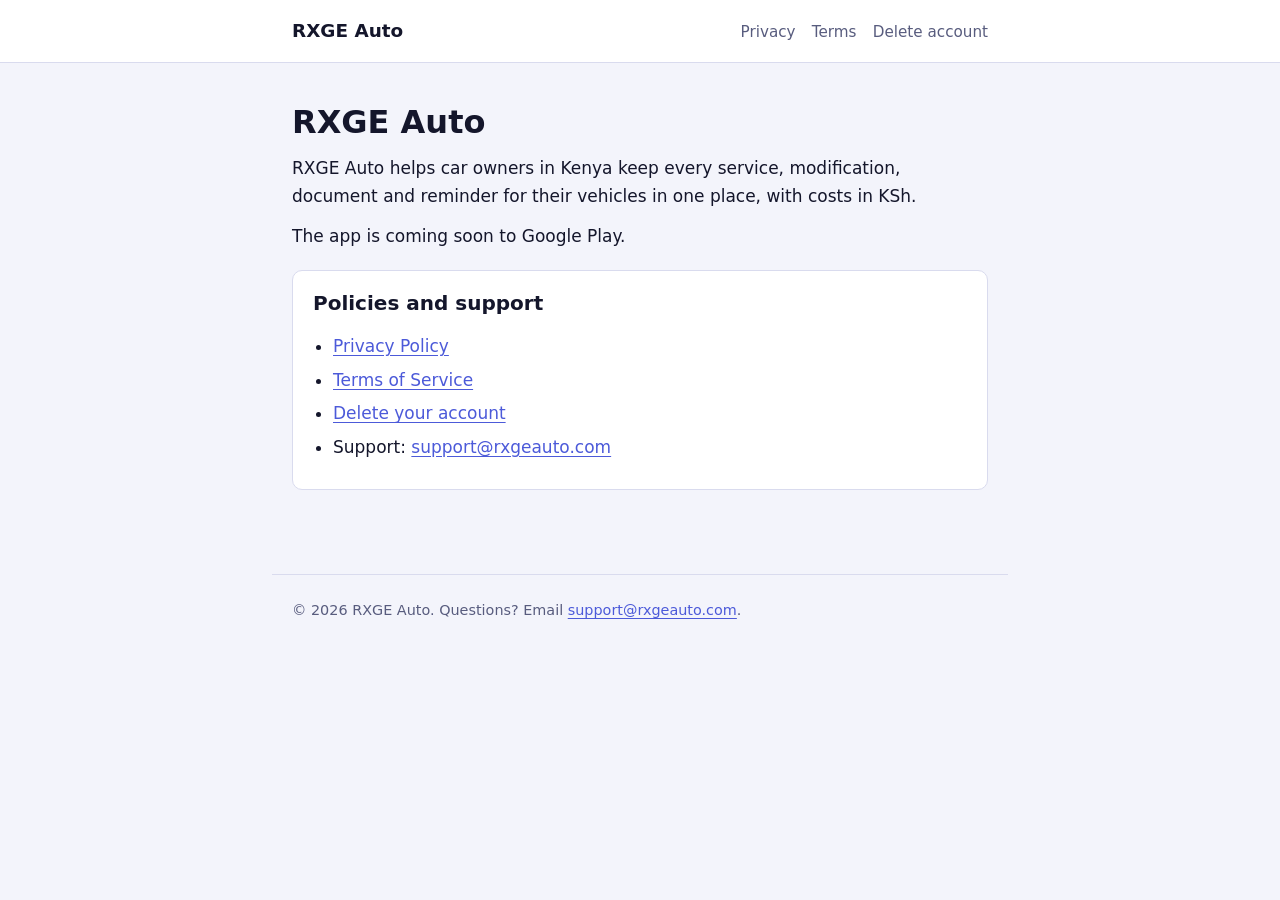
==== index.html @ 70805d8f "Add site pages" ====
<!doctype html>
<html lang="en">
<head>
<meta charset="utf-8">
<meta name="viewport" content="width=device-width, initial-scale=1">
<title>RXGE Auto</title>
<meta name="description" content="RXGE Auto helps car owners in Kenya track services, modifications, reminders and costs.">
<link rel="stylesheet" href="/style.css">
</head>
<body>
<header class="site"><div>
<a class="brand" href="/">RXGE Auto</a>
<nav><a href="/privacy/">Privacy</a> &nbsp; <a href="/terms/">Terms</a> &nbsp; <a href="/delete-account/">Delete account</a></nav>
</div></header>
<main>

<h1>RXGE Auto</h1>
<p>RXGE Auto helps car owners in Kenya keep every service, modification, document and reminder for their vehicles in one place, with costs in KSh.</p>
<p>The app is coming soon to Google Play.</p>
<div class="box">
<h2>Policies and support</h2>
<ul>
<li><a href="/privacy/">Privacy Policy</a></li>
<li><a href="/terms/">Terms of Service</a></li>
<li><a href="/delete-account/">Delete your account</a></li>
<li>Support: <a href="mailto:support@rxgeauto.com">support@rxgeauto.com</a></li>
</ul>
</div>

</main>
<footer>&copy; 2026 RXGE Auto. Questions? Email <a href="mailto:support@rxgeauto.com">support@rxgeauto.com</a>.</footer>
</body>
</html>
---- style.css ----
:root{
  --bg:#F3F4FB; --surface:#FFFFFF; --text:#14162B; --muted:#585C7E;
  --primary:#4C5AD9; --line:#D9DBEE;
}
@media (prefers-color-scheme: dark){
  :root{
    --bg:#111324; --surface:#1B1E38; --text:#F5F6FF; --muted:#9497C4;
    --primary:#6C7BFF; --line:#2B2F55;
  }
}
*{box-sizing:border-box}
html{-webkit-text-size-adjust:100%}
body{
  margin:0; background:var(--bg); color:var(--text);
  font:17px/1.65 system-ui,-apple-system,"Segoe UI",Roboto,"Helvetica Neue",Arial,sans-serif;
}
a{color:var(--primary); text-underline-offset:3px}
a:focus-visible{outline:3px solid var(--primary); outline-offset:3px; border-radius:3px}
header.site{border-bottom:1px solid var(--line); background:var(--surface)}
header.site div{max-width:46rem; margin:0 auto; padding:1rem 1.25rem; display:flex; gap:1.25rem; align-items:baseline; flex-wrap:wrap}
header.site .brand{font-weight:700; font-size:1.15rem; color:var(--text); text-decoration:none; margin-right:auto}
header.site nav a{color:var(--muted); text-decoration:none; font-size:.95rem}
header.site nav a:hover{color:var(--primary); text-decoration:underline}
main{max-width:46rem; margin:0 auto; padding:2.5rem 1.25rem 4rem}
h1{font-size:2rem; line-height:1.2; margin:0 0 .5rem}
h2{font-size:1.25rem; margin:2.25rem 0 .5rem}
p,ul{margin:.75rem 0}
ul{padding-left:1.25rem}
li{margin:.35rem 0}
.meta{color:var(--muted); font-size:.95rem; margin-bottom:1.5rem}
.box{background:var(--surface); border:1px solid var(--line); border-radius:10px; padding:1rem 1.25rem; margin:1.25rem 0}
.box h2{margin-top:0}
footer{max-width:46rem; margin:0 auto; padding:1.5rem 1.25rem 3rem; color:var(--muted); font-size:.9rem; border-top:1px solid var(--line)}
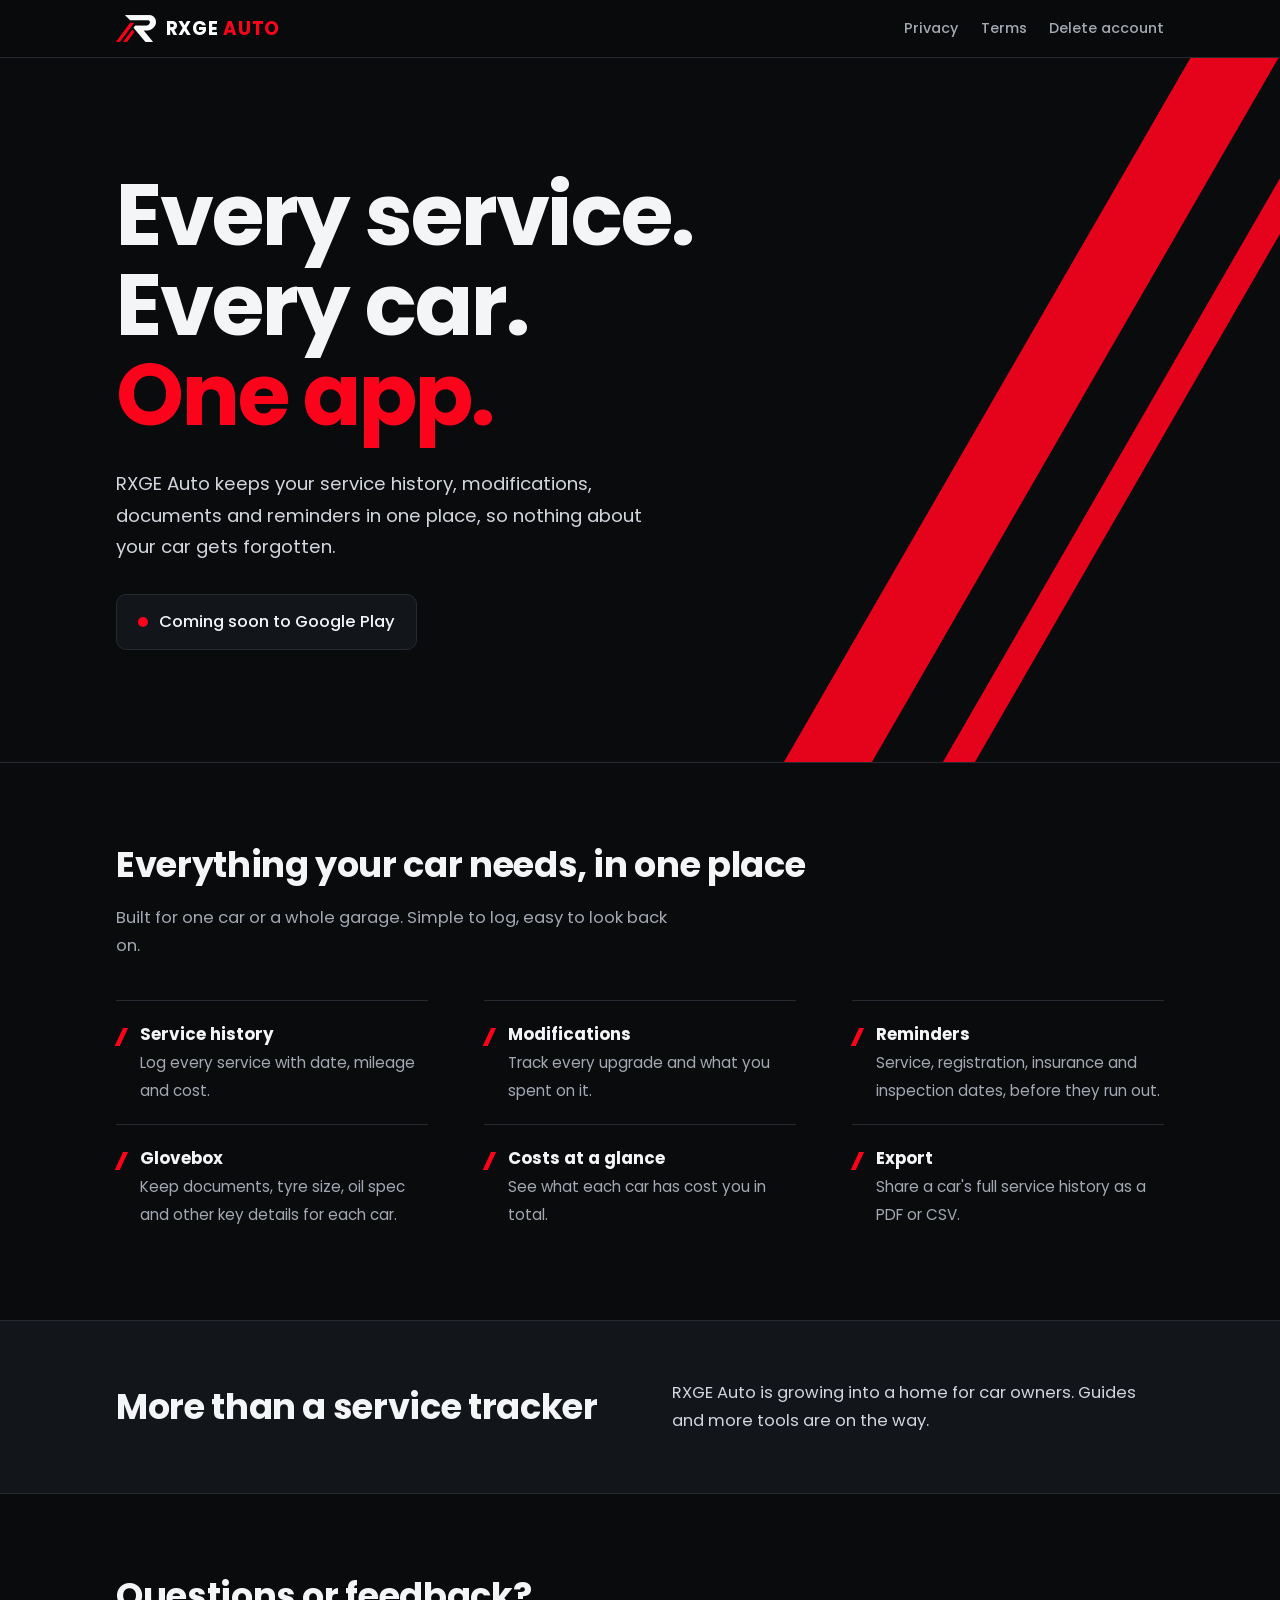
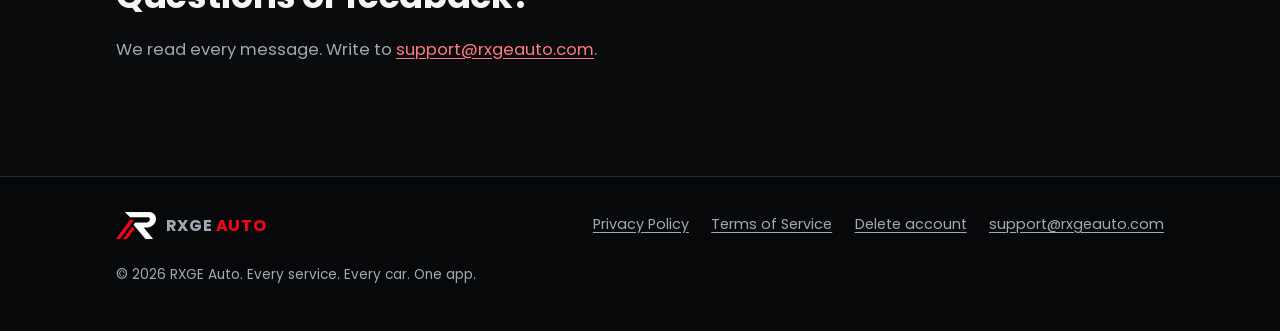
==== commit c0c18af5: "update 2" ====
--- a/index.html
+++ b/index.html
@@ -3,31 +3,62 @@
 <head>
 <meta charset="utf-8">
 <meta name="viewport" content="width=device-width, initial-scale=1">
-<title>RXGE Auto</title>
-<meta name="description" content="RXGE Auto helps car owners in Kenya track services, modifications, reminders and costs.">
+<title>RXGE Auto | Every service. Every car. One app.</title>
+<meta name="description" content="RXGE Auto keeps every service, modification, document and reminder for your cars in one place.">
 <link rel="stylesheet" href="/style.css">
+<link rel="preload" href="/fonts/Poppins-Bold.woff2" as="font" type="font/woff2" crossorigin>
+<link rel="icon" href="/favicon.ico" sizes="any">
+<link rel="icon" type="image/png" sizes="32x32" href="/favicon-32.png">
+<link rel="icon" type="image/png" sizes="16x16" href="/favicon-16.png">
+<link rel="apple-touch-icon" href="/apple-touch-icon.png">
+<link rel="manifest" href="/site.webmanifest">
+<meta name="theme-color" content="#07080A">
+<meta property="og:type" content="website">
+<meta property="og:site_name" content="RXGE Auto">
+<meta property="og:title" content="RXGE Auto">
+<meta property="og:description" content="Every service. Every car. One app.">
+<meta property="og:image" content="https://rxgeauto.com/og-image-1200x630.png">
+<meta name="twitter:card" content="summary_large_image">
 </head>
 <body>
-<header class="site"><div>
-<a class="brand" href="/">RXGE Auto</a>
-<nav><a href="/privacy/">Privacy</a> &nbsp; <a href="/terms/">Terms</a> &nbsp; <a href="/delete-account/">Delete account</a></nav>
+<header class="site"><div class="bar">
+<a class="brand" href="/"><img src="/logo-mark.png" alt="" width="40" height="27"><span>RXGE <b>AUTO</b></span></a>
+<nav aria-label="Main"><a href="/privacy/">Privacy</a><a href="/terms/">Terms</a><a class="hide-sm" href="/delete-account/">Delete account</a></nav>
 </div></header>
-<main>
+<main style="max-width:none;padding:0">
+<section class="hero"><div class="hero-in">
+<h1><span>Every service.</span><span>Every car.</span><span>One app.</span></h1>
+<p class="lead">RXGE Auto keeps your service history, modifications, documents and reminders in one place, so nothing about your car gets forgotten.</p>
+<div class="soon"><i></i>Coming soon to Google Play</div>
+</div></section>
 
-<h1>RXGE Auto</h1>
-<p>RXGE Auto helps car owners in Kenya keep every service, modification, document and reminder for their vehicles in one place, with costs in KSh.</p>
-<p>The app is coming soon to Google Play.</p>
-<div class="box">
-<h2>Policies and support</h2>
-<ul>
-<li><a href="/privacy/">Privacy Policy</a></li>
-<li><a href="/terms/">Terms of Service</a></li>
-<li><a href="/delete-account/">Delete your account</a></li>
-<li>Support: <a href="mailto:support@rxgeauto.com">support@rxgeauto.com</a></li>
+<section class="wrap" id="features">
+<h2>Everything your car needs, in one place</h2>
+<p class="sub">Built for one car or a whole garage. Simple to log, easy to look back on.</p>
+<ul class="feat">
+<li><strong>Service history</strong><span>Log every service with date, mileage and cost.</span></li>
+<li><strong>Modifications</strong><span>Track every upgrade and what you spent on it.</span></li>
+<li><strong>Reminders</strong><span>Service, registration, insurance and inspection dates, before they run out.</span></li>
+<li><strong>Glovebox</strong><span>Keep documents, tyre size, oil spec and other key details for each car.</span></li>
+<li><strong>Costs at a glance</strong><span>See what each car has cost you in total.</span></li>
+<li><strong>Export</strong><span>Share a car's full service history as a PDF or CSV.</span></li>
 </ul>
-</div>
+</section>
 
+<section class="band"><div class="wrap">
+<h2>More than a service tracker</h2>
+<p>RXGE Auto is growing into a home for car owners. Guides and more tools are on the way.</p>
+</div></section>
+
+<section class="wrap">
+<h2>Questions or feedback?</h2>
+<p class="sub">We read every message. Write to <a href="mailto:support@rxgeauto.com">support@rxgeauto.com</a>.</p>
+</section>
 </main>
-<footer>&copy; 2026 RXGE Auto. Questions? Email <a href="mailto:support@rxgeauto.com">support@rxgeauto.com</a>.</footer>
+<footer class="site"><div class="foot">
+<a class="brand" href="/"><img src="/logo-mark.png" alt="" width="34" height="23"><span>RXGE <b>AUTO</b></span></a>
+<nav aria-label="Footer"><a href="/privacy/">Privacy Policy</a><a href="/terms/">Terms of Service</a><a href="/delete-account/">Delete account</a><a href="mailto:support@rxgeauto.com">support@rxgeauto.com</a></nav>
+<p>&copy; 2026 RXGE Auto. Every service. Every car. One app.</p>
+</div></footer>
 </body>
 </html>
--- a/style.css
+++ b/style.css
@@ -1,33 +1,80 @@
+@font-face{font-family:Poppins;font-weight:400;font-display:swap;src:url(/fonts/Poppins-Regular.woff2) format("woff2")}
+@font-face{font-family:Poppins;font-weight:500;font-display:swap;src:url(/fonts/Poppins-Medium.woff2) format("woff2")}
+@font-face{font-family:Poppins;font-weight:700;font-display:swap;src:url(/fonts/Poppins-Bold.woff2) format("woff2")}
 :root{
-  --bg:#F3F4FB; --surface:#FFFFFF; --text:#14162B; --muted:#585C7E;
-  --primary:#4C5AD9; --line:#D9DBEE;
-}
-@media (prefers-color-scheme: dark){
-  :root{
-    --bg:#111324; --surface:#1B1E38; --text:#F5F6FF; --muted:#9497C4;
-    --primary:#6C7BFF; --line:#2B2F55;
-  }
+  color-scheme:dark;
+  --bg:#0A0B0D; --surface:#12151A; --line:#252A31;
+  --text:#F4F5F7; --muted:#A3A8B3;
+  --primary:#E0061B; --brand:#FC031C; --link:#FF7A84;
 }
 *{box-sizing:border-box}
-html{-webkit-text-size-adjust:100%}
-body{
-  margin:0; background:var(--bg); color:var(--text);
-  font:17px/1.65 system-ui,-apple-system,"Segoe UI",Roboto,"Helvetica Neue",Arial,sans-serif;
-}
-a{color:var(--primary); text-underline-offset:3px}
-a:focus-visible{outline:3px solid var(--primary); outline-offset:3px; border-radius:3px}
-header.site{border-bottom:1px solid var(--line); background:var(--surface)}
-header.site div{max-width:46rem; margin:0 auto; padding:1rem 1.25rem; display:flex; gap:1.25rem; align-items:baseline; flex-wrap:wrap}
-header.site .brand{font-weight:700; font-size:1.15rem; color:var(--text); text-decoration:none; margin-right:auto}
-header.site nav a{color:var(--muted); text-decoration:none; font-size:.95rem}
-header.site nav a:hover{color:var(--primary); text-decoration:underline}
-main{max-width:46rem; margin:0 auto; padding:2.5rem 1.25rem 4rem}
-h1{font-size:2rem; line-height:1.2; margin:0 0 .5rem}
-h2{font-size:1.25rem; margin:2.25rem 0 .5rem}
-p,ul{margin:.75rem 0}
-ul{padding-left:1.25rem}
-li{margin:.35rem 0}
-.meta{color:var(--muted); font-size:.95rem; margin-bottom:1.5rem}
-.box{background:var(--surface); border:1px solid var(--line); border-radius:10px; padding:1rem 1.25rem; margin:1.25rem 0}
-.box h2{margin-top:0}
-footer{max-width:46rem; margin:0 auto; padding:1.5rem 1.25rem 3rem; color:var(--muted); font-size:.9rem; border-top:1px solid var(--line)}
+html{-webkit-text-size-adjust:100%;scroll-behavior:smooth}
+body{margin:0;background:var(--bg);color:var(--text);font:400 16.5px/1.7 Poppins,system-ui,-apple-system,"Segoe UI",Roboto,Arial,sans-serif}
+a{color:var(--link);text-underline-offset:3px}
+a:hover{color:#fff}
+a:focus-visible,button:focus-visible{outline:3px solid var(--link);outline-offset:3px;border-radius:4px}
+img{max-width:100%;height:auto}
+
+/* header */
+header.site{position:sticky;top:0;z-index:10;background:rgba(10,11,13,.92);backdrop-filter:blur(8px);border-bottom:1px solid var(--line)}
+.bar{max-width:68rem;margin:0 auto;padding:.8rem 1.25rem;display:flex;align-items:center;gap:1.25rem;flex-wrap:wrap}
+.brand{display:flex;align-items:center;gap:.6rem;margin-right:auto;color:#fff;text-decoration:none;font-weight:700;font-size:1.15rem;letter-spacing:.04em}
+.brand img{width:40px;height:auto;display:block}
+.brand b{color:var(--brand);font-weight:700}
+header.site nav{display:flex;gap:1.4rem;flex-wrap:wrap}
+header.site nav a{color:var(--muted);text-decoration:none;font-size:.9rem;font-weight:500}
+header.site nav a:hover{color:#fff}
+@media(max-width:520px){.hide-sm{display:none}}
+
+/* content pages */
+main{max-width:44rem;margin:0 auto;padding:3rem 1.25rem 4.5rem}
+h1{font-size:clamp(1.9rem,5vw,2.6rem);line-height:1.15;margin:0 0 .6rem;font-weight:700;letter-spacing:-.01em}
+h1::after{content:"";display:block;width:3.2rem;height:5px;margin-top:1rem;background:var(--brand);transform:skewX(-30deg)}
+h2{font-size:1.2rem;margin:2.5rem 0 .4rem;font-weight:700;padding-left:1rem;position:relative}
+h2::before{content:"";position:absolute;left:0;top:.3em;width:4px;height:1.05em;background:var(--brand);transform:skewX(-20deg)}
+.box h2{padding-left:0;margin-top:0}.box h2::before{display:none}
+p,ul{margin:.8rem 0}
+ul{padding-left:1.3rem}
+li{margin:.4rem 0}
+li::marker{color:var(--brand)}
+.meta{color:var(--muted);font-size:.95rem;margin:1.2rem 0 1.6rem}
+.box{background:var(--surface);border:1px solid var(--line);border-left:4px solid var(--brand);border-radius:10px;padding:1.1rem 1.4rem;margin:1.4rem 0}
+
+/* footer */
+footer.site{border-top:1px solid var(--line);background:#07080A}
+.foot{max-width:68rem;margin:0 auto;padding:2.2rem 1.25rem 2.8rem;display:flex;gap:1.5rem 3rem;flex-wrap:wrap;align-items:flex-start;color:var(--muted);font-size:.9rem}
+.foot .brand{font-size:1rem;margin:0 auto 0 0}
+.foot nav{display:flex;gap:.5rem 1.4rem;flex-wrap:wrap}
+.foot a{color:var(--muted)}.foot a:hover{color:#fff}
+.foot p{flex-basis:100%;margin:0;font-size:.85rem}
+
+/* home */
+.hero{position:relative;overflow:hidden;border-bottom:1px solid var(--line)}
+.hero::before,.hero::after{content:"";position:absolute;top:-10%;bottom:-10%;transform:skewX(-30deg);background:var(--brand);opacity:.9;animation:slide .9s cubic-bezier(.2,.7,.2,1) both}
+.hero::before{right:16%;width:5.5rem}
+.hero::after{right:8%;width:2rem;animation-delay:.12s}
+.hero-in{position:relative;z-index:1;max-width:68rem;margin:0 auto;padding:clamp(3.5rem,10vw,7rem) 1.25rem}
+.hero h1{font-size:clamp(2.6rem,8.2vw,5.4rem);line-height:1.04;letter-spacing:-.025em;margin:0}
+.hero h1::after{display:none}
+.hero h1 span{display:block}
+.hero h1 span:nth-child(3){color:var(--brand)}
+.lead{max-width:34rem;font-size:1.15rem;color:#D3D6DD;margin:1.8rem 0 2rem}
+.soon{display:inline-flex;align-items:center;gap:.7rem;padding:.8rem 1.3rem;border:1px solid var(--line);background:var(--surface);border-radius:10px;font-weight:500}
+.soon i{width:10px;height:10px;border-radius:50%;background:var(--brand)}
+@keyframes slide{from{transform:translateX(60%) skewX(-30deg);opacity:0}}
+@media(prefers-reduced-motion:reduce){.hero::before,.hero::after{animation:none}}
+@media(max-width:720px){.hero::before{right:-1rem}.hero::after{right:-5rem}.hero h1{text-shadow:0 2px 24px #0A0B0D}}
+
+.wrap{max-width:68rem;margin:0 auto;padding:4.5rem 1.25rem}
+.wrap>h2{font-size:clamp(1.6rem,4vw,2.2rem);padding:0;margin:0 0 .6rem;letter-spacing:-.01em}
+.wrap>h2::before{display:none}
+.wrap>p.sub{max-width:36rem;color:var(--muted);margin:0 0 2.5rem}
+.feat{display:grid;grid-template-columns:repeat(auto-fit,minmax(18rem,1fr));gap:0 3.5rem;list-style:none;padding:0;margin:0}
+.feat li{margin:0;padding:1.2rem 0 1.2rem 1.5rem;border-top:1px solid var(--line);position:relative}
+.feat li::before{content:"";position:absolute;left:.2rem;top:1.65rem;width:5px;height:1.1rem;background:var(--brand);transform:skewX(-25deg)}
+.feat strong{display:block;font-size:1.05rem}
+.feat span{color:var(--muted);font-size:.95rem}
+.band{background:var(--surface);border-block:1px solid var(--line)}
+.band .wrap{display:flex;gap:2rem 4rem;flex-wrap:wrap;align-items:center;padding-block:3.5rem}
+.band h2{margin:0;flex:1 1 20rem}
+.band p{flex:1 1 20rem;margin:0;color:#D3D6DD}
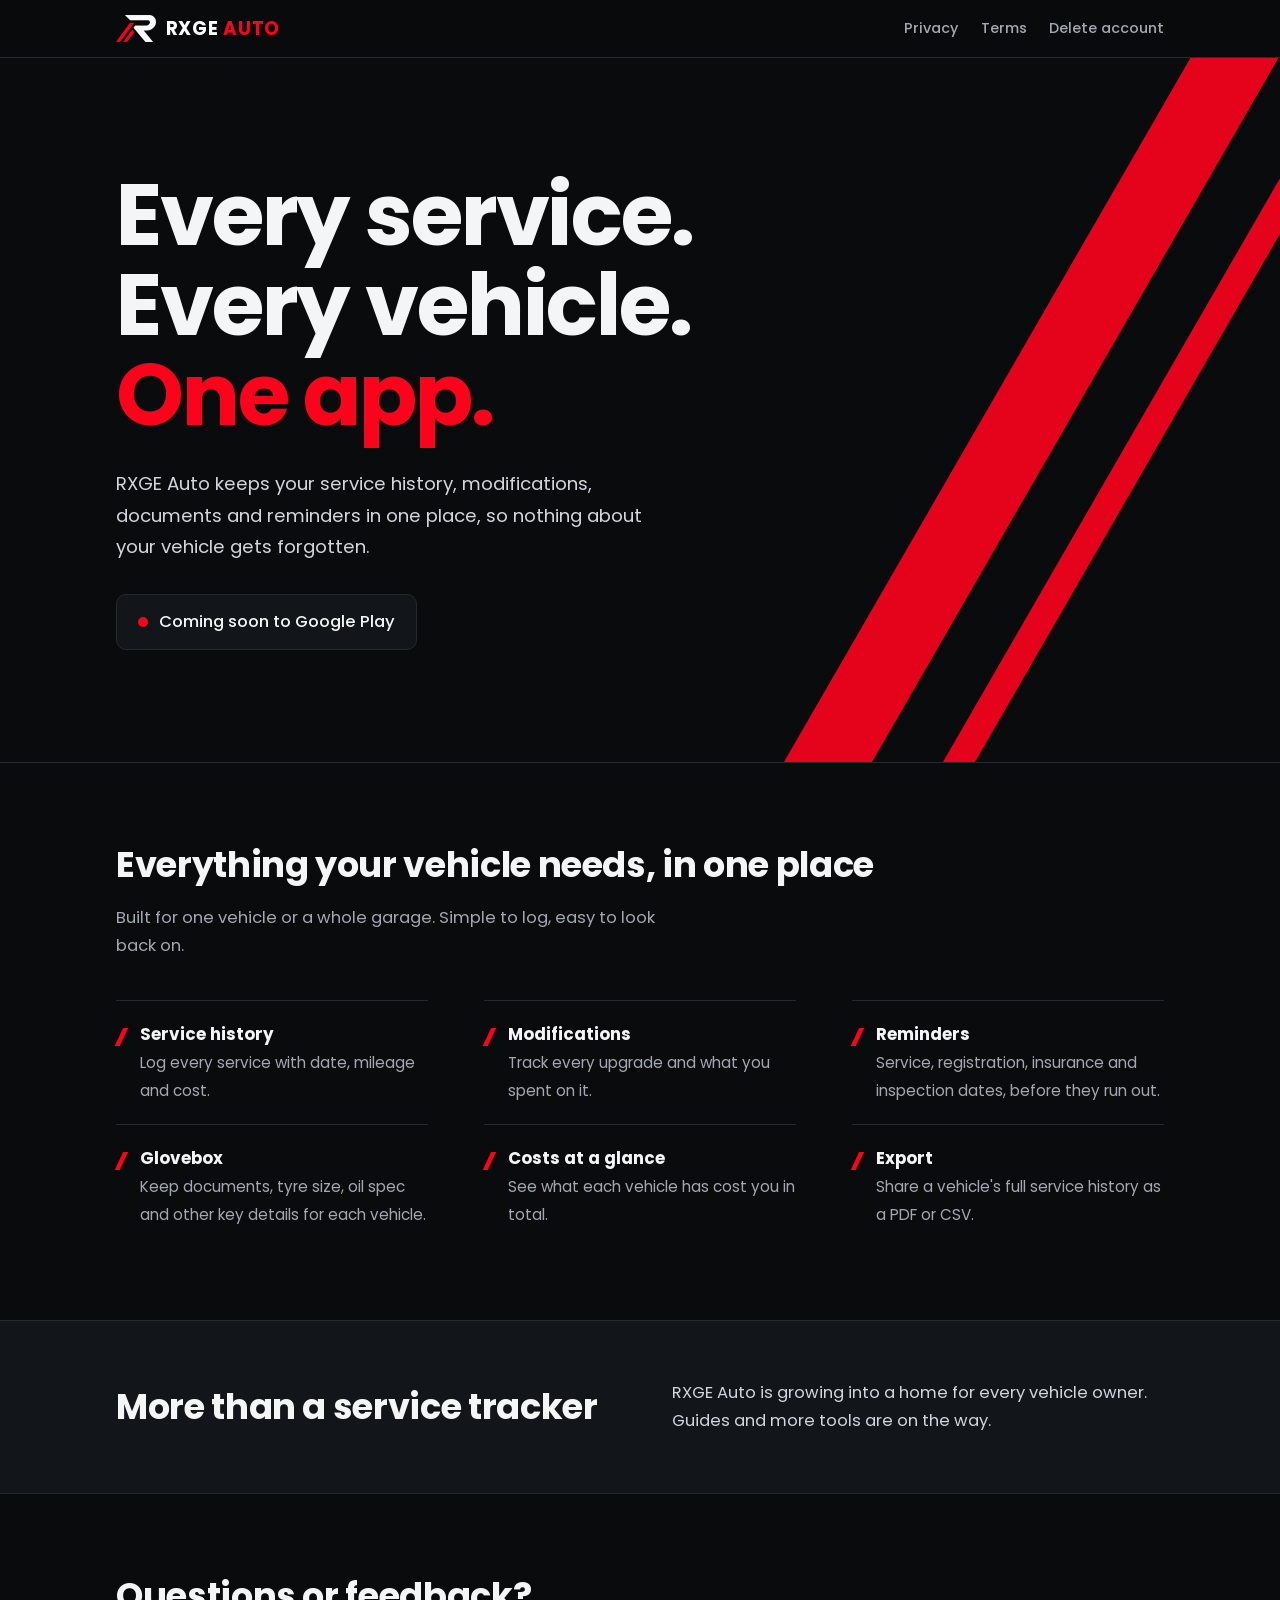
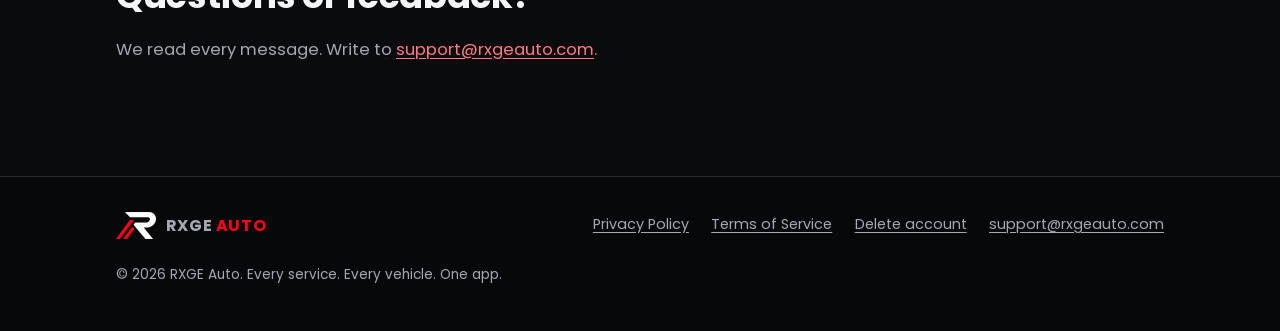
==== commit cd68f01d: "updated site" ====
--- a/index.html
+++ b/index.html
@@ -3,8 +3,8 @@
 <head>
 <meta charset="utf-8">
 <meta name="viewport" content="width=device-width, initial-scale=1">
-<title>RXGE Auto | Every service. Every car. One app.</title>
-<meta name="description" content="RXGE Auto keeps every service, modification, document and reminder for your cars in one place.">
+<title>RXGE Auto | Every service. Every vehicle. One app.</title>
+<meta name="description" content="RXGE Auto keeps every service, modification, document and reminder for your vehicles in one place.">
 <link rel="stylesheet" href="/style.css">
 <link rel="preload" href="/fonts/Poppins-Bold.woff2" as="font" type="font/woff2" crossorigin>
 <link rel="icon" href="/favicon.ico" sizes="any">
@@ -16,7 +16,7 @@
 <meta property="og:type" content="website">
 <meta property="og:site_name" content="RXGE Auto">
 <meta property="og:title" content="RXGE Auto">
-<meta property="og:description" content="Every service. Every car. One app.">
+<meta property="og:description" content="Every service. Every vehicle. One app.">
 <meta property="og:image" content="https://rxgeauto.com/og-image-1200x630.png">
 <meta name="twitter:card" content="summary_large_image">
 </head>
@@ -27,27 +27,27 @@
 </div></header>
 <main style="max-width:none;padding:0">
 <section class="hero"><div class="hero-in">
-<h1><span>Every service.</span><span>Every car.</span><span>One app.</span></h1>
-<p class="lead">RXGE Auto keeps your service history, modifications, documents and reminders in one place, so nothing about your car gets forgotten.</p>
+<h1><span>Every service.</span><span>Every vehicle.</span><span>One app.</span></h1>
+<p class="lead">RXGE Auto keeps your service history, modifications, documents and reminders in one place, so nothing about your vehicle gets forgotten.</p>
 <div class="soon"><i></i>Coming soon to Google Play</div>
 </div></section>
 
 <section class="wrap" id="features">
-<h2>Everything your car needs, in one place</h2>
-<p class="sub">Built for one car or a whole garage. Simple to log, easy to look back on.</p>
+<h2>Everything your vehicle needs, in one place</h2>
+<p class="sub">Built for one vehicle or a whole garage. Simple to log, easy to look back on.</p>
 <ul class="feat">
 <li><strong>Service history</strong><span>Log every service with date, mileage and cost.</span></li>
 <li><strong>Modifications</strong><span>Track every upgrade and what you spent on it.</span></li>
 <li><strong>Reminders</strong><span>Service, registration, insurance and inspection dates, before they run out.</span></li>
-<li><strong>Glovebox</strong><span>Keep documents, tyre size, oil spec and other key details for each car.</span></li>
-<li><strong>Costs at a glance</strong><span>See what each car has cost you in total.</span></li>
-<li><strong>Export</strong><span>Share a car's full service history as a PDF or CSV.</span></li>
+<li><strong>Glovebox</strong><span>Keep documents, tyre size, oil spec and other key details for each vehicle.</span></li>
+<li><strong>Costs at a glance</strong><span>See what each vehicle has cost you in total.</span></li>
+<li><strong>Export</strong><span>Share a vehicle's full service history as a PDF or CSV.</span></li>
 </ul>
 </section>
 
 <section class="band"><div class="wrap">
 <h2>More than a service tracker</h2>
-<p>RXGE Auto is growing into a home for car owners. Guides and more tools are on the way.</p>
+<p>RXGE Auto is growing into a home for every vehicle owner. Guides and more tools are on the way.</p>
 </div></section>
 
 <section class="wrap">
@@ -58,7 +58,7 @@
 <footer class="site"><div class="foot">
 <a class="brand" href="/"><img src="/logo-mark.png" alt="" width="34" height="23"><span>RXGE <b>AUTO</b></span></a>
 <nav aria-label="Footer"><a href="/privacy/">Privacy Policy</a><a href="/terms/">Terms of Service</a><a href="/delete-account/">Delete account</a><a href="mailto:support@rxgeauto.com">support@rxgeauto.com</a></nav>
-<p>&copy; 2026 RXGE Auto. Every service. Every car. One app.</p>
+<p>&copy; 2026 RXGE Auto. Every service. Every vehicle. One app.</p>
 </div></footer>
 </body>
 </html>
